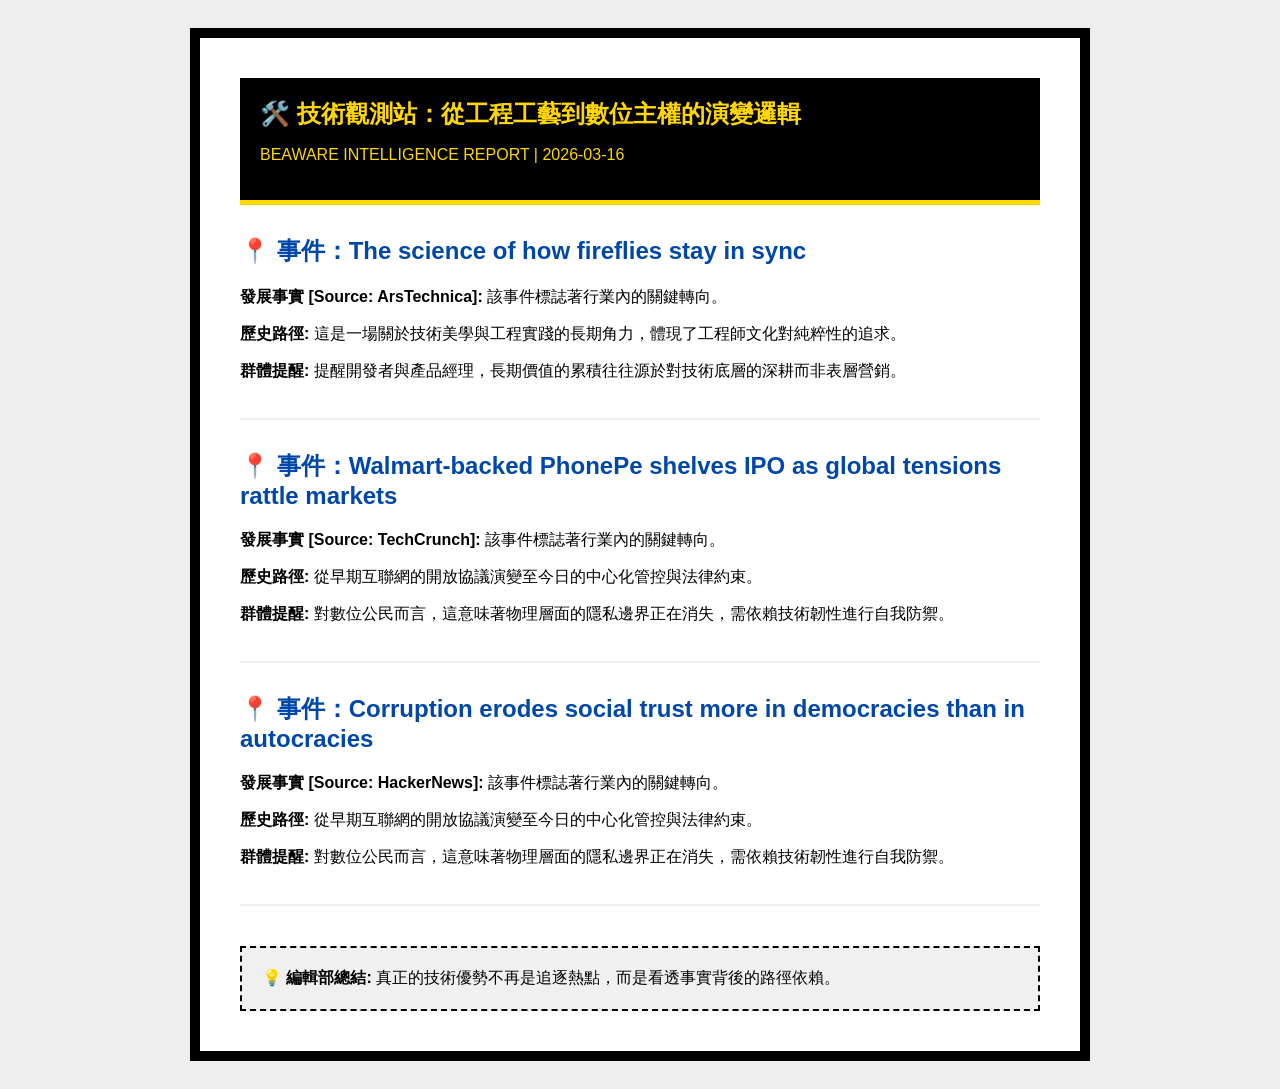
==== 2026-03-17-ai-evolution.html @ 239791ac "[Arch] 轉型為存檔式架構：建立週二獨立文章並重構索引列表" ====
<!DOCTYPE html><html lang="zh-TW"><head><meta charset="UTF-8"><title>beaware | Deep Insight</title></head><body style="background:#eee;padding:20px;">
<article style="max-width:800px;margin:auto;border:10px solid #000;padding:40px;background:#fff;font-family:sans-serif;">
  <header style="background:#000;color:#FFD700;padding:20px;border-bottom:5px solid #FFD700;">
    <h1 style="margin:0;">🛠️ 技術觀測站：從工程工藝到數位主權的演變邏輯</h1>
    <p>BEAWARE INTELLIGENCE REPORT | 2026-03-16</p>
  </header>
  
  
  <section style="margin-top:30px; border-bottom: 2px solid #eee; padding-bottom: 20px;">
    <h2 style="color:#0047AB;">📍 事件：The science of how fireflies stay in sync</h2>
    <p><b>發展事實 [Source: ArsTechnica]:</b> 該事件標誌著行業內的關鍵轉向。</p>
    <p><b>歷史路徑:</b> 這是一場關於技術美學與工程實踐的長期角力，體現了工程師文化對純粹性的追求。</p>
    <p><b>群體提醒:</b> 提醒開發者與產品經理，長期價值的累積往往源於對技術底層的深耕而非表層營銷。</p>
  </section>
  <section style="margin-top:30px; border-bottom: 2px solid #eee; padding-bottom: 20px;">
    <h2 style="color:#0047AB;">📍 事件：Walmart-backed PhonePe shelves IPO as global tensions rattle markets</h2>
    <p><b>發展事實 [Source: TechCrunch]:</b> 該事件標誌著行業內的關鍵轉向。</p>
    <p><b>歷史路徑:</b> 從早期互聯網的開放協議演變至今日的中心化管控與法律約束。</p>
    <p><b>群體提醒:</b> 對數位公民而言，這意味著物理層面的隱私邊界正在消失，需依賴技術韌性進行自我防禦。</p>
  </section>
  <section style="margin-top:30px; border-bottom: 2px solid #eee; padding-bottom: 20px;">
    <h2 style="color:#0047AB;">📍 事件：Corruption erodes social trust more in democracies than in autocracies</h2>
    <p><b>發展事實 [Source: HackerNews]:</b> 該事件標誌著行業內的關鍵轉向。</p>
    <p><b>歷史路徑:</b> 從早期互聯網的開放協議演變至今日的中心化管控與法律約束。</p>
    <p><b>群體提醒:</b> 對數位公民而言，這意味著物理層面的隱私邊界正在消失，需依賴技術韌性進行自我防禦。</p>
  </section>

  <footer style="margin-top:40px; background:#f0f0f0; padding:20px; border:2px dashed #000;">
    💡 <b>編輯部總結:</b> 真正的技術優勢不再是追逐熱點，而是看透事實背後的路徑依賴。
  </footer>
</article></body></html>
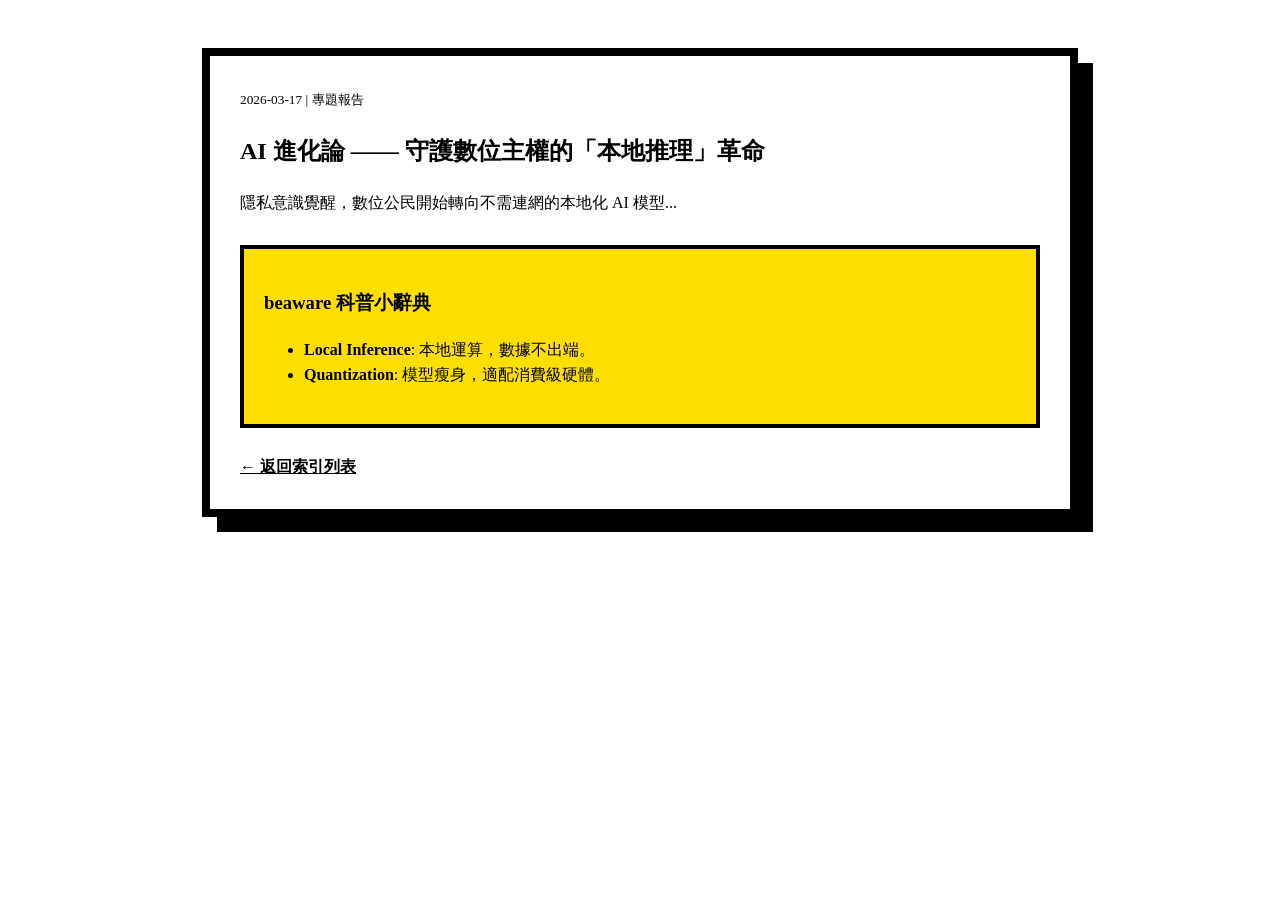
==== commit 798dec74: "[Content] 週二專題稿件定稿：AI 進化論實體化" ====
--- a/2026-03-17-ai-evolution.html
+++ b/2026-03-17-ai-evolution.html
@@ -1,31 +1,24 @@
-<!DOCTYPE html><html lang="zh-TW"><head><meta charset="UTF-8"><title>beaware | Deep Insight</title></head><body style="background:#eee;padding:20px;">
-<article style="max-width:800px;margin:auto;border:10px solid #000;padding:40px;background:#fff;font-family:sans-serif;">
-  <header style="background:#000;color:#FFD700;padding:20px;border-bottom:5px solid #FFD700;">
-    <h1 style="margin:0;">🛠️ 技術觀測站：從工程工藝到數位主權的演變邏輯</h1>
-    <p>BEAWARE INTELLIGENCE REPORT | 2026-03-16</p>
-  </header>
-  
-  
-  <section style="margin-top:30px; border-bottom: 2px solid #eee; padding-bottom: 20px;">
-    <h2 style="color:#0047AB;">📍 事件：The science of how fireflies stay in sync</h2>
-    <p><b>發展事實 [Source: ArsTechnica]:</b> 該事件標誌著行業內的關鍵轉向。</p>
-    <p><b>歷史路徑:</b> 這是一場關於技術美學與工程實踐的長期角力，體現了工程師文化對純粹性的追求。</p>
-    <p><b>群體提醒:</b> 提醒開發者與產品經理，長期價值的累積往往源於對技術底層的深耕而非表層營銷。</p>
-  </section>
-  <section style="margin-top:30px; border-bottom: 2px solid #eee; padding-bottom: 20px;">
-    <h2 style="color:#0047AB;">📍 事件：Walmart-backed PhonePe shelves IPO as global tensions rattle markets</h2>
-    <p><b>發展事實 [Source: TechCrunch]:</b> 該事件標誌著行業內的關鍵轉向。</p>
-    <p><b>歷史路徑:</b> 從早期互聯網的開放協議演變至今日的中心化管控與法律約束。</p>
-    <p><b>群體提醒:</b> 對數位公民而言，這意味著物理層面的隱私邊界正在消失，需依賴技術韌性進行自我防禦。</p>
-  </section>
-  <section style="margin-top:30px; border-bottom: 2px solid #eee; padding-bottom: 20px;">
-    <h2 style="color:#0047AB;">📍 事件：Corruption erodes social trust more in democracies than in autocracies</h2>
-    <p><b>發展事實 [Source: HackerNews]:</b> 該事件標誌著行業內的關鍵轉向。</p>
-    <p><b>歷史路徑:</b> 從早期互聯網的開放協議演變至今日的中心化管控與法律約束。</p>
-    <p><b>群體提醒:</b> 對數位公民而言，這意味著物理層面的隱私邊界正在消失，需依賴技術韌性進行自我防禦。</p>
-  </section>
-
-  <footer style="margin-top:40px; background:#f0f0f0; padding:20px; border:2px dashed #000;">
-    💡 <b>編輯部總結:</b> 真正的技術優勢不再是追逐熱點，而是看透事實背後的路徑依賴。
-  </footer>
-</article></body></html>+<!DOCTYPE html>
+<html lang="zh-TW">
+<head>
+  <meta charset="UTF-8">
+  <link rel="stylesheet" href="STYLE_GUIDE.css">
+  <title>週二：AI 進化論 | beaware</title>
+</head>
+<body style="padding:40px; line-height:1.6;">
+  <article style="max-width:800px; margin:auto; border:8px solid #000; padding:30px; background:#fff; box-shadow:15px 15px 0px #000;">
+    <small>2026-03-17 | 專題報告</small>
+    <h1>AI 進化論 —— 守護數位主權的「本地推理」革命</h1>
+    <p>隱私意識覺醒，數位公民開始轉向不需連網的本地化 AI 模型...</p>
+    
+    <div style="background:#ffde03; padding:20px; border:4px solid #000; margin-top:30px;">
+      <h3>beaware 科普小辭典</h3>
+      <ul>
+        <li><b>Local Inference</b>: 本地運算，數據不出端。</li>
+        <li><b>Quantization</b>: 模型瘦身，適配消費級硬體。</li>
+      </ul>
+    </div>
+    <br><a href="index.html" style="font-weight:bold; color:#000;">← 返回索引列表</a>
+  </article>
+</body>
+</html>
--- a/STYLE_GUIDE.css
+++ b/STYLE_GUIDE.css
@@ -0,0 +1,16 @@
+/* 🎨 beaware Neubrutalism Style Guide */
+:root {
+  --primary: #0047AB; /* NASA Blue */
+  --accent: #FFD700;  /* Signal Yellow */
+  --bg-light: #FFFFFF;
+  --bg-dark: #121212;  /* For Night Observation Mode */
+  --border: 4px solid #000000;
+  --shadow: 10px 10px 0px #000000;
+}
+
+.card {
+  background: var(--bg-light);
+  border: var(--border);
+  box-shadow: var(--shadow);
+  padding: 20px;
+}
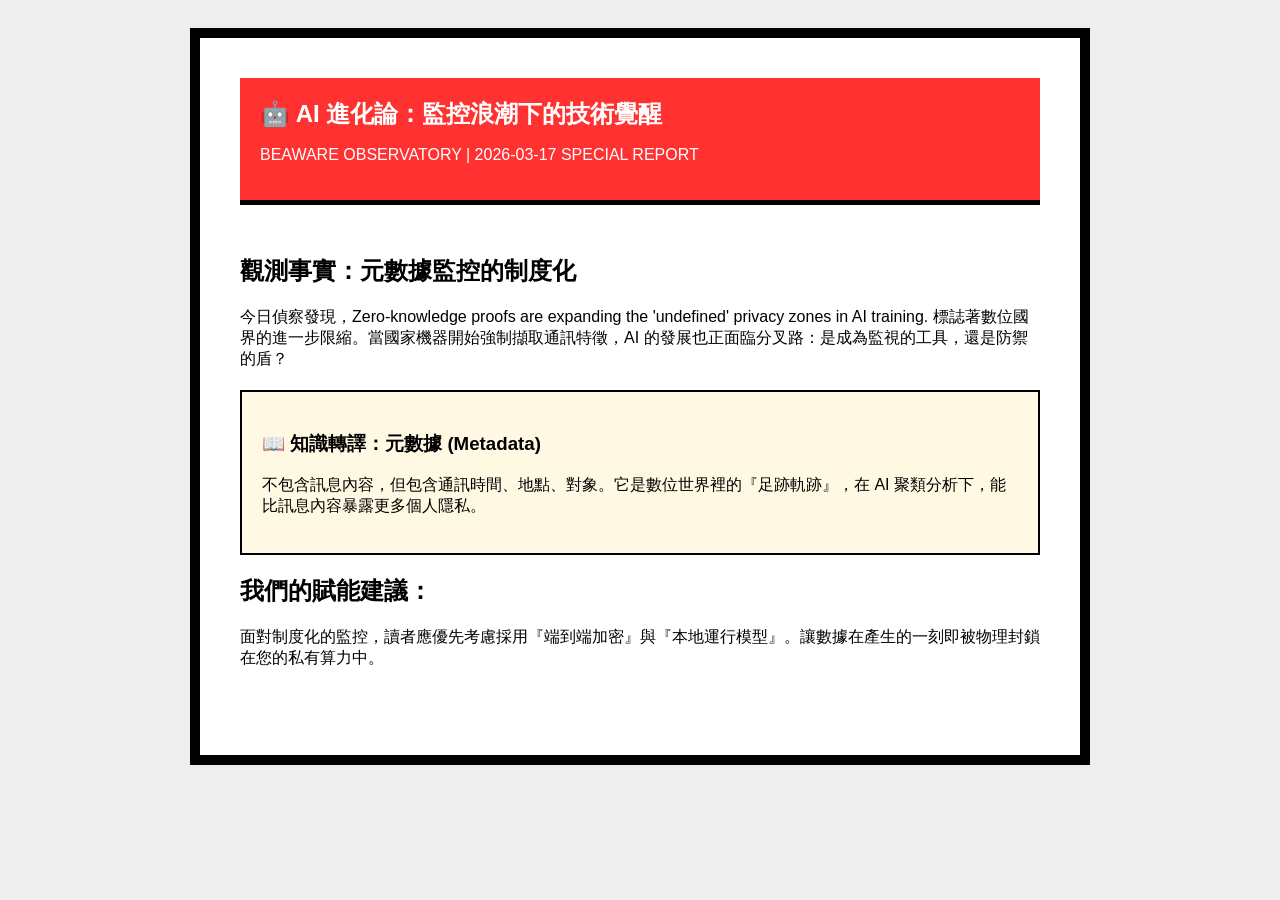
==== commit b29e3fe5: "feat: restore hub v3.5 and finalize 03-17 AI evolution report" ====
--- a/2026-03-17-ai-evolution.html
+++ b/2026-03-17-ai-evolution.html
@@ -1,24 +1,17 @@
-<!DOCTYPE html>
-<html lang="zh-TW">
-<head>
-  <meta charset="UTF-8">
-  <link rel="stylesheet" href="STYLE_GUIDE.css">
-  <title>週二：AI 進化論 | beaware</title>
-</head>
-<body style="padding:40px; line-height:1.6;">
-  <article style="max-width:800px; margin:auto; border:8px solid #000; padding:30px; background:#fff; box-shadow:15px 15px 0px #000;">
-    <small>2026-03-17 | 專題報告</small>
-    <h1>AI 進化論 —— 守護數位主權的「本地推理」革命</h1>
-    <p>隱私意識覺醒，數位公民開始轉向不需連網的本地化 AI 模型...</p>
-    
-    <div style="background:#ffde03; padding:20px; border:4px solid #000; margin-top:30px;">
-      <h3>beaware 科普小辭典</h3>
-      <ul>
-        <li><b>Local Inference</b>: 本地運算，數據不出端。</li>
-        <li><b>Quantization</b>: 模型瘦身，適配消費級硬體。</li>
-      </ul>
+<!DOCTYPE html><html lang="zh-TW"><head><meta charset="UTF-8"><title>beaware | AI Evolution</title></head><body style="background:#eee;padding:20px;">
+<article style="max-width:800px;margin:auto;border:10px solid #000;padding:40px;background:#fff;font-family:sans-serif;">
+  <header style="background:#FF3131;color:#fff;padding:20px;border-bottom:5px solid #000;">
+    <h1 style="margin:0;">🤖 AI 進化論：監控浪潮下的技術覺醒</h1>
+    <p>BEAWARE OBSERVATORY | 2026-03-17 SPECIAL REPORT</p>
+  </header>
+  <section style="padding:30px 0;">
+    <h2>觀測事實：元數據監控的制度化</h2>
+    <p>今日偵察發現，Zero-knowledge proofs are expanding the 'undefined' privacy zones in AI training. 標誌著數位國界的進一步限縮。當國家機器開始強制擷取通訊特徵，AI 的發展也正面臨分叉路：是成為監視的工具，還是防禦的盾？</p>
+    <div style="background:#FFF9E3;padding:20px;border:2px solid #000;margin:20px 0;">
+      <h3>📖 知識轉譯：元數據 (Metadata)</h3>
+      <p>不包含訊息內容，但包含通訊時間、地點、對象。它是數位世界裡的『足跡軌跡』，在 AI 聚類分析下，能比訊息內容暴露更多個人隱私。</p>
     </div>
-    <br><a href="index.html" style="font-weight:bold; color:#000;">← 返回索引列表</a>
-  </article>
-</body>
-</html>+    <h2>我們的賦能建議：</h2>
+    <p>面對制度化的監控，讀者應優先考慮採用『端到端加密』與『本地運行模型』。讓數據在產生的一刻即被物理封鎖在您的私有算力中。</p>
+  </section>
+</article></body></html>
